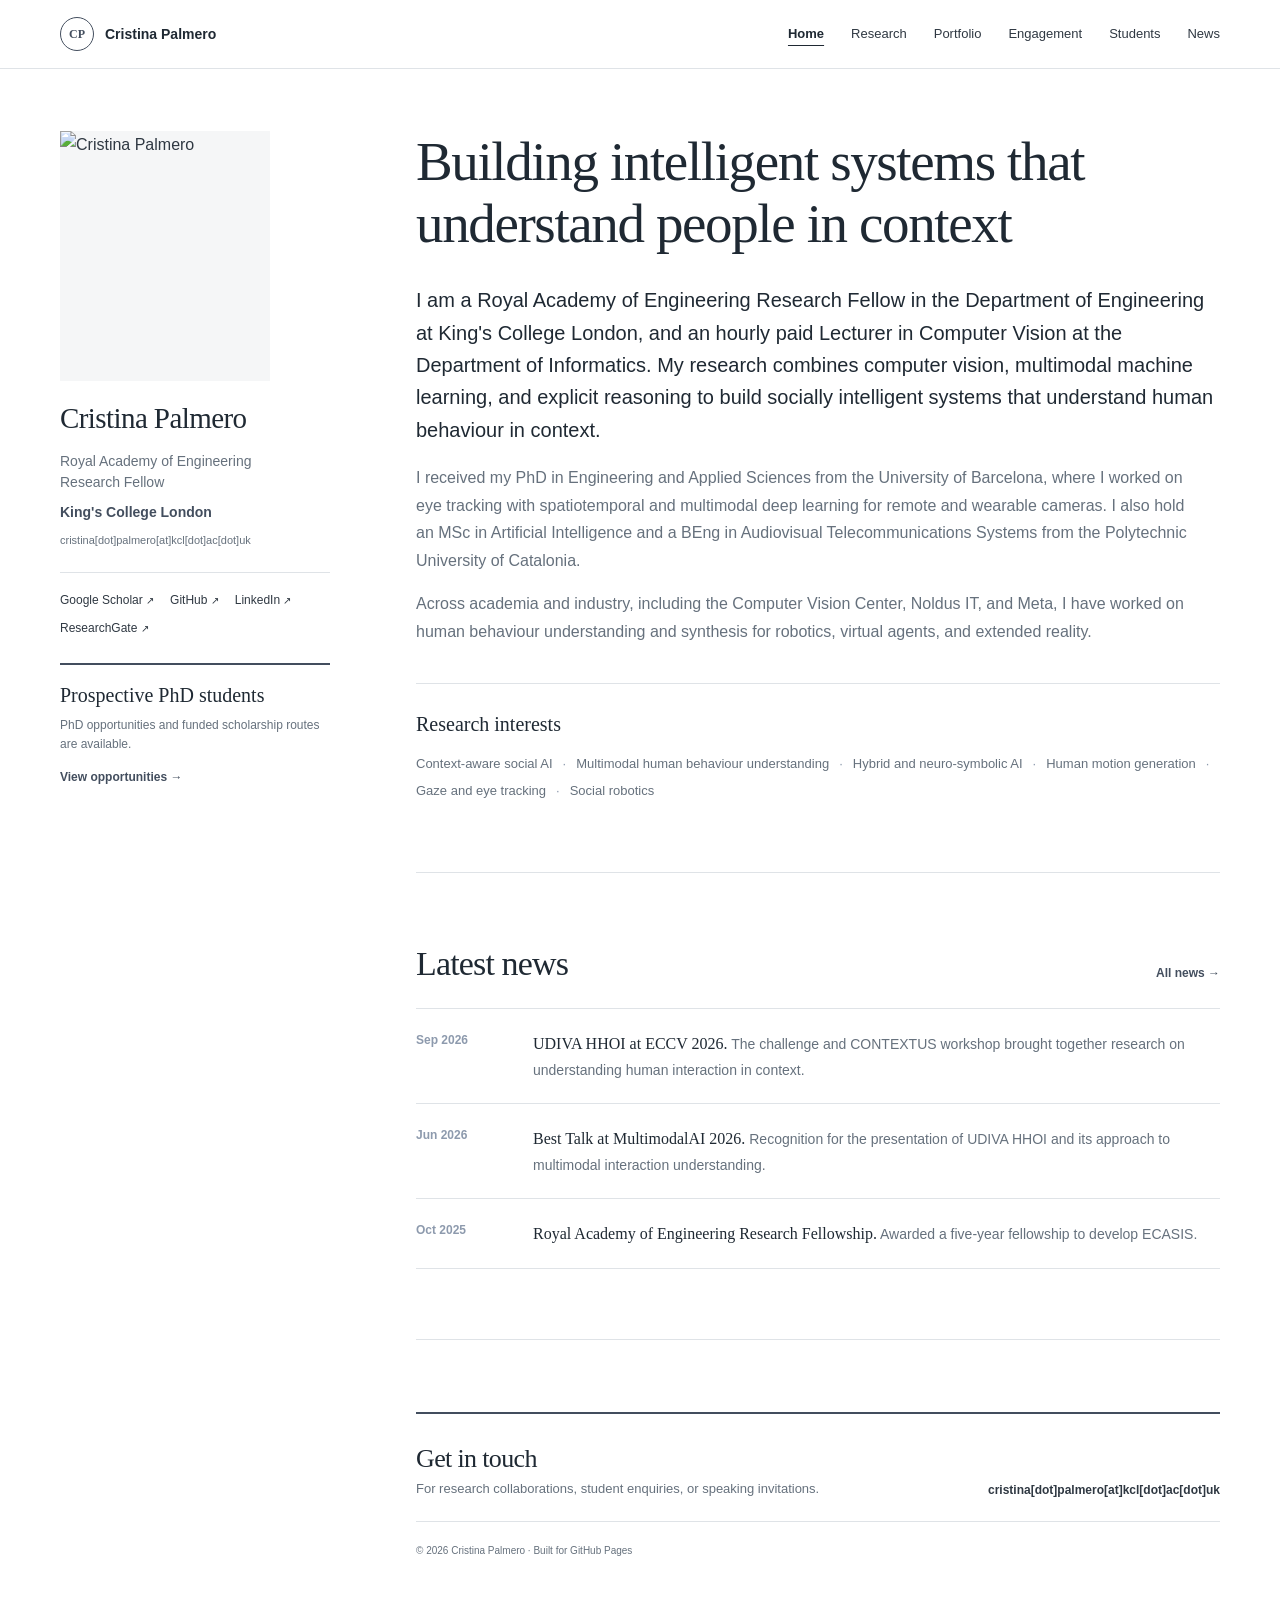
==== index.html @ 8f26aafa "Redesign website Co-authored-by: Copilot <223556219+Copilot@users.noreply.github.com>" ====
<!doctype html>
<html lang="en">
<head>
  <meta charset="utf-8"><meta name="viewport" content="width=device-width, initial-scale=1"><meta name="theme-color" content="#434e5e">
  <meta name="description" content="Cristina Palmero is a Royal Academy of Engineering Research Fellow at King's College London researching socially intelligent AI.">
  <meta property="og:type" content="website"><meta property="og:title" content="Cristina Palmero | Researcher in Social AI"><meta property="og:description" content="Research in social AI, multimodal human behaviour, and human motion synthesis.">
  <meta property="og:image" content="https://www.kcl.ac.uk/newimages/nmes/engineering/people-profiles/cristina-palmero-cantarino.xf5aa0f05.jpg?f=webp"><meta property="og:url" content="https://crisie.github.io/">
  <link rel="canonical" href="https://crisie.github.io/"><link rel="icon" href="assets/images/favicon.svg" type="image/svg+xml"><link rel="stylesheet" href="assets/css/site.css"><script src="assets/js/site.js" defer></script>
  <title>Cristina Palmero | Researcher in Social AI</title>
</head>
<body>
  <a class="skip-link" href="#main">Skip to main content</a>
<header class="site-header" data-header><div class="nav-shell"><a class="wordmark" href="index.html"><span class="wordmark-mark" aria-hidden="true">CP</span><span class="wordmark-name">Cristina Palmero</span></a><button class="menu-toggle" type="button" aria-expanded="false" aria-controls="site-nav"><span class="sr-only">Open navigation</span><span></span><span></span></button><nav class="site-nav" id="site-nav" aria-label="Primary navigation"><a href="index.html" aria-current="page">Home</a><a href="research.html">Research</a><a href="projects.html">Portfolio</a><a href="engagement.html">Engagement</a><a href="students.html">Students</a><a href="news.html">News</a></nav></div></header>
  <main class="page-shell" id="main">
    <aside class="profile" aria-label="Researcher profile"><div class="profile-card"><img class="profile-photo" src="https://www.kcl.ac.uk/newimages/nmes/engineering/people-profiles/cristina-palmero-cantarino.xf5aa0f05.jpg?f=webp" alt="Cristina Palmero" width="560" height="660" referrerpolicy="no-referrer"><div class="profile-copy"><h1>Cristina Palmero</h1><p class="profile-role">Royal Academy of Engineering<br>Research Fellow</p><a class="profile-institution" href="https://www.kcl.ac.uk/engineering">King's College London</a><span class="profile-email">cristina[dot]palmero[at]kcl[dot]ac[dot]uk</span></div><div class="profile-links"><a href="https://scholar.google.co.uk/citations?user=V0c9xx0AAAAJ&amp;hl=en">Google Scholar <span>↗</span></a><a href="https://github.com/crisie">GitHub <span>↗</span></a><a href="https://www.linkedin.com/in/cpalmerocantarino/">LinkedIn <span>↗</span></a><a href="https://www.researchgate.net/profile/Cristina-Palmero">ResearchGate <span>↗</span></a></div><div class="sidebar-opportunity"><h2>Prospective PhD students</h2><p>PhD opportunities and funded scholarship routes are available.</p><a href="students.html">View opportunities →</a></div></div></aside>
    <div class="content">
      <section class="content-section intro"><h2>Building intelligent systems that understand people in context</h2><p class="intro-lead">I am a Royal Academy of Engineering Research Fellow in the Department of Engineering at King's College London, and an hourly paid Lecturer in Computer Vision at the Department of Informatics. My research combines computer vision, multimodal machine learning, and explicit reasoning to build socially intelligent systems that understand human behaviour in context.</p><p>I received my PhD in Engineering and Applied Sciences from the University of Barcelona, where I worked on eye tracking with spatiotemporal and multimodal deep learning for remote and wearable cameras. I also hold an MSc in Artificial Intelligence and a BEng in Audiovisual Telecommunications Systems from the Polytechnic University of Catalonia.</p><p>Across academia and industry, including the Computer Vision Center, Noldus IT, and Meta, I have worked on human behaviour understanding and synthesis for robotics, virtual agents, and extended reality.</p><div class="interest-list"><h3>Research interests</h3><ul><li>Context-aware social AI</li><li>Multimodal human behaviour understanding</li><li>Hybrid and neuro-symbolic AI</li><li>Human motion generation</li><li>Gaze and eye tracking</li><li>Social robotics</li></ul></div></section>
<!--<section class="content-section home-section"><h2>Research, resources, and opportunities</h2><div class="home-index"><a href="research.html"><span class="number">01</span><h3>Research</h3><p>My research programme and the ECASIS fellowship.</p><b aria-hidden="true">→</b></a><a href="projects.html"><span class="number">02</span><h3>Portfolio</h3><p>Research strands, datasets, code, and selected work.</p><b aria-hidden="true">→</b></a><a href="engagement.html"><span class="number">03</span><h3>Engagement and talks</h3><p>Public events, invited talks, and research presentations.</p><b aria-hidden="true">→</b></a><a href="students.html"><span class="number">04</span><h3>Prospective students</h3><p>PhD themes, current funding routes, and enquiry guidance.</p><b aria-hidden="true">→</b></a></div></section>-->
      <section class="content-section home-section"><div class="title-with-link"><h2>Latest news</h2><a class="small-button" href="news.html">All news →</a></div><ol class="news-list compact-news"><li><time datetime="2026-09">Sep 2026</time><p><strong>UDIVA HHOI at ECCV 2026.</strong> The challenge and CONTEXTUS workshop brought together research on understanding human interaction in context.</p></li><li><time datetime="2026-06">Jun 2026</time><p><strong>Best Talk at MultimodalAI 2026.</strong> Recognition for the presentation of UDIVA HHOI and its approach to multimodal interaction understanding.</p></li><li><time datetime="2025-10">Oct 2025</time><p><strong>Royal Academy of Engineering Research Fellowship.</strong> Awarded a five-year fellowship to develop ECASIS.</p></li></ol></section>
      <footer class="content-footer"><div><h2>Get in touch</h2><p>For research collaborations, student enquiries, or speaking invitations.</p></div><span class="footer-contact">cristina[dot]palmero[at]kcl[dot]ac[dot]uk</span><p class="copyright">© <span data-year>2026</span> Cristina Palmero · Built for GitHub Pages</p></footer>
    </div>
  </main>
</body>
</html>
---- assets/css/site.css ----
:root {
  --ink: #2f3842;
  --heading: #1f2933;
  --muted: #66717d;
  --accent: #434e5e;
  --accent-light: #8d9aad;
  --paper: #fff;
  --soft: #f5f6f7;
  --line: #dfe3e7;
  --shell: min(1160px, calc(100% - 52px));
  --serif: Georgia, "Times New Roman", serif;
  --sans: Inter, ui-sans-serif, -apple-system, BlinkMacSystemFont, "Segoe UI", Arial, sans-serif;
}

* { box-sizing: border-box; }
html { scroll-behavior: smooth; scroll-padding-top: 84px; }
body { margin: 0; background: var(--paper); color: var(--ink); font-family: var(--sans); font-size: 16px; line-height: 1.72; -webkit-font-smoothing: antialiased; }
a { color: var(--accent); text-underline-offset: 3px; }
img { display: block; max-width: 100%; }
button { font: inherit; }
:focus-visible { outline: 3px solid var(--accent-light); outline-offset: 3px; }
.sr-only { position: absolute; width: 1px; height: 1px; padding: 0; margin: -1px; overflow: hidden; clip: rect(0,0,0,0); white-space: nowrap; border: 0; }
.skip-link { position: fixed; top: 8px; left: 8px; z-index: 1000; padding: 9px 13px; background: var(--heading); color: white; transform: translateY(-150%); }
.skip-link:focus { transform: none; }

.site-header { position: sticky; top: 0; z-index: 100; background: rgba(255,255,255,.96); border-bottom: 1px solid var(--line); backdrop-filter: blur(10px); }
.nav-shell { width: var(--shell); min-height: 68px; margin-inline: auto; display: flex; align-items: center; justify-content: space-between; gap: 30px; }
.wordmark { display: flex; align-items: center; gap: 11px; color: var(--heading); font-size: 14px; font-weight: 650; text-decoration: none; }
.wordmark-mark { display: grid; place-items: center; width: 34px; height: 34px; border: 1px solid var(--accent); border-radius: 50%; color: var(--accent); font-family: var(--serif); font-size: 12px; }
.site-nav { display: flex; gap: 27px; }
.site-nav a { color: var(--ink); font-size: 13px; text-decoration: none; }
.site-nav a:hover { color: var(--accent); }
.site-nav a[aria-current="page"] { color: var(--heading); font-weight: 700; text-decoration: underline; text-decoration-thickness: 1px; text-underline-offset: 7px; }
.menu-toggle { display: none; }

.page-shell { width: var(--shell); margin: 0 auto; padding-top: 62px; display: grid; grid-template-columns: 270px minmax(0, 1fr); gap: 86px; align-items: start; }
.profile-card { position: sticky; top: 104px; }
.profile-photo { width: 210px; height: 250px; object-fit: cover; object-position: center 24%; background: var(--soft); }
.profile-copy { padding-top: 22px; }
.profile h1 { margin: 0; color: var(--heading); font-family: var(--serif); font-size: 29px; font-weight: 400; line-height: 1.08; letter-spacing: -.02em; }
.profile-role { margin: 17px 0 7px; color: var(--muted); font-size: 14px; line-height: 1.48; }
.profile-institution { display: block; width: fit-content; font-size: 14px; font-weight: 650; text-decoration: none; }
.profile-email { display: block; width: fit-content; margin-top: 7px; color: var(--muted); font-size: 11px; text-decoration: none; }
.profile-links { display: flex; flex-wrap: wrap; gap: 8px 16px; margin-top: 22px; padding-top: 17px; border-top: 1px solid var(--line); }
.profile-links a { color: var(--ink); font-size: 12px; text-decoration: none; }
.profile-links a:hover { color: var(--accent); text-decoration: underline; }
.profile-links span { font-size: 10px; }

.content { min-width: 0; }
.content-section { padding-bottom: 70px; margin-bottom: 72px; border-bottom: 1px solid var(--line); }
.page-heading { padding: 2px 0 54px; margin-bottom: 65px; border-bottom: 1px solid var(--line); }
.content h2, .page-heading h2 { margin: 0; color: var(--heading); font-family: var(--serif); font-size: clamp(36px, 4.5vw, 55px); font-weight: 400; line-height: 1.12; letter-spacing: -.025em; }
.page-heading > p:not(.page-actions) { max-width: 760px; margin: 24px 0 0; color: var(--muted); font-size: 18px; }
.intro h2 { max-width: 790px; }
.intro-lead { max-width: 800px; margin: 30px 0 18px; color: var(--heading); font-size: 20px; line-height: 1.62; }
.intro > p:not(.intro-lead) { max-width: 790px; color: var(--muted); }
.sidebar-opportunity { margin-top: 24px; padding-top: 18px; border-top: 2px solid var(--accent); }
.sidebar-opportunity h2 { margin: 0 0 8px; color: var(--heading); font-family: var(--serif); font-size: 20px; font-weight: 400; line-height: 1.25; }
.sidebar-opportunity p { margin: 0 0 9px; color: var(--muted); font-size: 12px; line-height: 1.55; }
.sidebar-opportunity a { font-size: 12px; font-weight: 650; text-decoration: none; }
.sidebar-opportunity a:hover { text-decoration: underline; }
.section-title { margin-bottom: 31px; }
.section-title h2, .home-section h2 { font-size: 34px; }
.section-intro { max-width: 720px; margin: 12px 0 0; color: var(--muted); }
.inline-link { display: inline-block; margin-top: 10px; font-size: 13px; font-weight: 650; text-decoration: none; }
.inline-link:hover { text-decoration: underline; }

.interest-list { margin: 38px 0 0; padding: 23px 0 0; border-top: 1px solid var(--line); }
.interest-list h3 { margin: 0 0 11px; color: var(--heading); font-family: var(--serif); font-size: 20px; font-weight: 400; }
.interest-list ul { margin: 0; padding: 0; display: flex; flex-wrap: wrap; gap: 5px 0; list-style: none; color: var(--muted); font-size: 13px; }
.interest-list li:not(:last-child)::after { content: "·"; margin: 0 10px; color: var(--accent-light); }

.home-index { margin-top: 25px; border-top: 1px solid var(--line); }
.home-index a { display: grid; grid-template-columns: 34px 190px 1fr auto; gap: 17px; align-items: baseline; padding: 18px 0; border-bottom: 1px solid var(--line); color: var(--ink); text-decoration: none; }
.home-index .number { color: var(--accent-light); font-size: 11px; }
.home-index h3 { margin: 0; color: var(--heading); font-family: var(--serif); font-size: 21px; font-weight: 400; }
.home-index p { margin: 0; color: var(--muted); font-size: 13px; }
.home-index b { color: var(--accent); font-size: 16px; font-weight: 400; transition: transform .2s; }
.home-index a:hover h3 { text-decoration: underline; text-underline-offset: 4px; }
.home-index a:hover b { transform: translateX(4px); }

.theme-grid { display: grid; grid-template-columns: repeat(3, 1fr); border-top: 1px solid var(--line); border-bottom: 1px solid var(--line); }
.theme-grid article { padding: 27px 27px 30px 0; }
.theme-grid article + article { padding-left: 27px; border-left: 1px solid var(--line); }
.theme-grid article > span { color: var(--accent-light); font-size: 11px; }
.theme-grid h3 { margin: 12px 0 10px; color: var(--heading); font-family: var(--serif); font-size: 25px; font-weight: 400; }
.theme-grid p { margin: 0 0 17px; color: var(--muted); font-size: 13px; }
.theme-grid ul { margin: 0; padding: 14px 0 0; border-top: 1px solid var(--line); list-style: none; color: var(--muted); font-size: 12px; }
.theme-grid li { margin: 4px 0; }

.featured-research { padding: 30px 0 0; border-top: 3px solid var(--accent); }
.featured-topline { display: flex; justify-content: space-between; flex-wrap: wrap; gap: 10px; color: var(--muted); font-size: 11px; }
.featured-research h3 { max-width: 720px; margin: 24px 0 17px; color: var(--heading); font-family: var(--serif); font-size: 30px; font-weight: 400; line-height: 1.28; }
.featured-research > p { max-width: 760px; color: var(--muted); }
.research-pillars { display: flex; flex-wrap: wrap; gap: 8px 22px; margin: 23px 0; color: var(--heading); font-size: 13px; }
.research-pillars b { margin-right: 5px; color: var(--accent-light); font-size: 10px; }
.partners { padding-top: 18px; border-top: 1px solid var(--line); font-size: 12px; }
.partners strong { color: var(--heading); }

.project-list { border-top: 1px solid var(--line); }
.project-item { display: grid; grid-template-columns: minmax(240px, 38%) 1fr; gap: 46px; align-items: center; padding: 46px 0; border-bottom: 1px solid var(--line); }
.project-item:nth-child(even) .project-visual { order: 2; }
.project-visual { margin: 0; }
.project-image-placeholder { display: grid; place-items: center; width: 100%; aspect-ratio: 16 / 9; border: 1px solid var(--line); background: var(--soft); color: var(--accent-light); font-size: 11px; letter-spacing: .04em; }
.project-image { width: 100%; aspect-ratio: 16 / 9; object-fit: cover; background: var(--soft); }
.project-image.contain { object-fit: contain; padding: 18px; }
.project-item figcaption, .engagement-feature figcaption { margin-top: 9px; color: var(--muted); font-size: 10px; line-height: 1.45; }
.project-image.dark-image { background: #050505; }
.project-image.sermas-figure { object-position: center 40%; }
.project-item h3 { margin: 0 0 16px; color: var(--heading); font-family: var(--serif); font-size: 28px; font-weight: 400; line-height: 1.2; }
.project-item p { margin: 0; color: var(--muted); font-size: 14px; line-height: 1.75; }
.project-item .item-links { display: flex; flex-wrap: wrap; gap: 11px 22px; margin-top: 21px; padding-top: 17px; border-top: 1px solid var(--line); }
.item-links a { font-size: 12px; font-weight: 650; line-height: 1.5; text-decoration: none; }
.item-links a:hover { text-decoration: underline; }

.engagement-feature { display: grid; grid-template-columns: minmax(280px, 48%) 1fr; gap: 42px; align-items: center; }
.engagement-feature.reverse figure { order: 2; }
.engagement-feature figure { margin: 0; }
.engagement-feature img { width: 100%; aspect-ratio: 4 / 3; object-fit: cover; }
.engagement-feature h3 { margin: 0 0 13px; color: var(--heading); font-family: var(--serif); font-size: 28px; font-weight: 400; line-height: 1.25; }
.engagement-feature p { color: var(--muted); font-size: 14px; }

.title-with-link { display: flex; align-items: end; justify-content: space-between; gap: 25px; }
.small-button { color: var(--accent); font-size: 12px; font-weight: 650; text-decoration: none; white-space: nowrap; }
.small-button:hover { text-decoration: underline; }
.page-actions { display: flex; flex-wrap: wrap; gap: 18px; margin: 24px 0 0; }
.publication-list { border-top: 1px solid var(--line); }
.publication-list article { display: grid; grid-template-columns: 54px 1fr 24px; gap: 18px; padding: 25px 0; border-bottom: 1px solid var(--line); }
.publication-list time { color: var(--accent-light); font-size: 12px; font-weight: 650; }
.publication-list .venue { margin: 0 0 4px; color: var(--muted); font-size: 11px; }
.publication-list h3 { margin: 0 0 7px; color: var(--heading); font-family: var(--serif); font-size: 20px; font-weight: 400; line-height: 1.4; }
.publication-list article div > p:last-child { margin: 0; color: var(--muted); font-size: 12px; }
.publication-list article > a { align-self: center; color: var(--accent); text-decoration: none; }

.news-list { margin: 0; padding: 0; border-top: 1px solid var(--line); list-style: none; }
.news-list li { display: grid; grid-template-columns: 94px 1fr; gap: 23px; padding: 21px 0; border-bottom: 1px solid var(--line); }
.news-list time { color: var(--accent-light); font-size: 12px; font-weight: 650; }
.news-list p { margin: 0; color: var(--muted); font-size: 14px; }
.news-list strong { color: var(--heading); font-family: var(--serif); font-size: 16px; font-weight: 400; }
.news-list a { font-weight: 650; text-decoration: none; }
.news-list a:hover { text-decoration: underline; }
.compact-news { margin-top: 25px; }

.student-intro { max-width: 760px; }
.student-intro h3, .scholarship-call h3 { margin: 0 0 14px; color: var(--heading); font-family: var(--serif); font-size: 28px; font-weight: 400; line-height: 1.25; }
.student-intro p, .scholarship-call p { color: var(--muted); }
.enquiry-list { margin: 19px 0 0; padding-left: 19px; color: var(--muted); font-size: 14px; }
.scholarship-call { margin-top: 42px; padding: 26px 0; border-top: 3px solid var(--accent); border-bottom: 1px solid var(--line); }
.scholarship-meta { display: flex; flex-wrap: wrap; gap: 7px 21px; margin-bottom: 15px; color: var(--accent); font-size: 12px; font-weight: 650; }
.student-theme-list { border-top: 1px solid var(--line); }
.student-theme-list article { display: grid; grid-template-columns: 230px 1fr; gap: 28px; padding: 19px 0; border-bottom: 1px solid var(--line); }
.student-theme-list h3 { margin: 0; color: var(--heading); font-family: var(--serif); font-size: 19px; font-weight: 400; }
.student-theme-list p { margin: 0; color: var(--muted); font-size: 13px; }

.content-footer { margin-bottom: 54px; padding-top: 30px; display: grid; grid-template-columns: 1fr auto; gap: 20px 32px; align-items: end; border-top: 2px solid var(--accent); }
.content-footer h2 { margin: 0 0 5px; font-size: 26px; }
.content-footer p { margin: 0; color: var(--muted); font-size: 13px; }
.content-footer > a, .content-footer > .footer-contact { font-size: 12px; font-weight: 650; text-decoration: none; }
.content-footer > a:hover { text-decoration: underline; }
.content-footer .copyright { grid-column: 1/-1; padding-top: 20px; border-top: 1px solid var(--line); font-size: 10px; }

@media (max-width: 980px) {
  :root { --shell: min(100% - 36px, 860px); }
  .page-shell { grid-template-columns: 225px 1fr; gap: 48px; }
  .profile-photo { width: 190px; height: 228px; }
  .theme-grid { grid-template-columns: 1fr; }
  .theme-grid article, .theme-grid article + article { padding: 23px 0; border-left: 0; border-top: 1px solid var(--line); }
  .theme-grid article:first-child { border-top: 0; }
  .home-index a { grid-template-columns: 28px 160px 1fr auto; }
}

@media (max-width: 760px) {
  :root { --shell: calc(100% - 30px); }
  .nav-shell { min-height: 64px; }
  .wordmark-name { display: none; }
  .menu-toggle { position: relative; z-index: 102; display: grid; place-content: center; width: 40px; height: 40px; padding: 0; border: 1px solid var(--line); border-radius: 50%; background: white; }
  .menu-toggle span:not(.sr-only) { display: block; width: 17px; height: 2px; margin: 2px; background: var(--heading); }
  .site-nav { position: fixed; inset: 64px 0 auto; display: none; flex-direction: column; gap: 0; padding: 12px 15px; background: white; border-bottom: 1px solid var(--line); }
  .site-nav.open { display: flex; }
  .site-nav a { padding: 10px; }
  .page-shell { padding-top: 34px; grid-template-columns: 1fr; gap: 50px; }
  .profile-card { position: static; display: grid; grid-template-columns: 124px 1fr; gap: 18px; }
  .profile-photo { width: 124px; height: 150px; }
  .profile-copy { padding-top: 3px; }
  .profile h1 { font-size: 24px; }
  .profile-role { margin-top: 10px; font-size: 12px; }
  .profile-links { grid-column: 1/-1; margin-top: 0; }
  .sidebar-opportunity { grid-column: 1/-1; margin-top: 0; }
  .content-section { padding-bottom: 56px; margin-bottom: 57px; }
  .page-heading { margin-bottom: 57px; }
  .home-index a { grid-template-columns: 28px 1fr auto; gap: 12px; }
  .home-index p { grid-column: 2 / -1; }
  .project-item { grid-template-columns: 1fr; gap: 22px; }
  .project-item:nth-child(even) .project-visual { order: 0; }
  .engagement-feature { grid-template-columns: 1fr; gap: 22px; }
  .engagement-feature.reverse figure { order: 0; }
}

@media (max-width: 500px) {
  .profile-card { grid-template-columns: 95px 1fr; }
  .profile-photo { width: 95px; height: 120px; }
  .profile h1 { font-size: 21px; }
  .profile-email { word-break: break-all; }
  .profile-institution { font-size: 12px; }
  .interest-list ul { display: block; }
  .interest-list li:not(:last-child)::after { content: ""; margin: 0; }
  .interest-list li { margin: 4px 0; }
  .home-index a { grid-template-columns: 24px 1fr auto; }
  .news-list li, .publication-list article, .student-theme-list article { grid-template-columns: 1fr; gap: 7px; }
  .content-footer { grid-template-columns: 1fr; }
  .content-footer .copyright { grid-column: 1; }
}

@media (prefers-reduced-motion: reduce) { html { scroll-behavior: auto; } *,*::before,*::after { transition: none !important; } }
@media print { .site-header { display: none; } .profile-card { position: static; } .page-shell { padding-top: 20px; } }
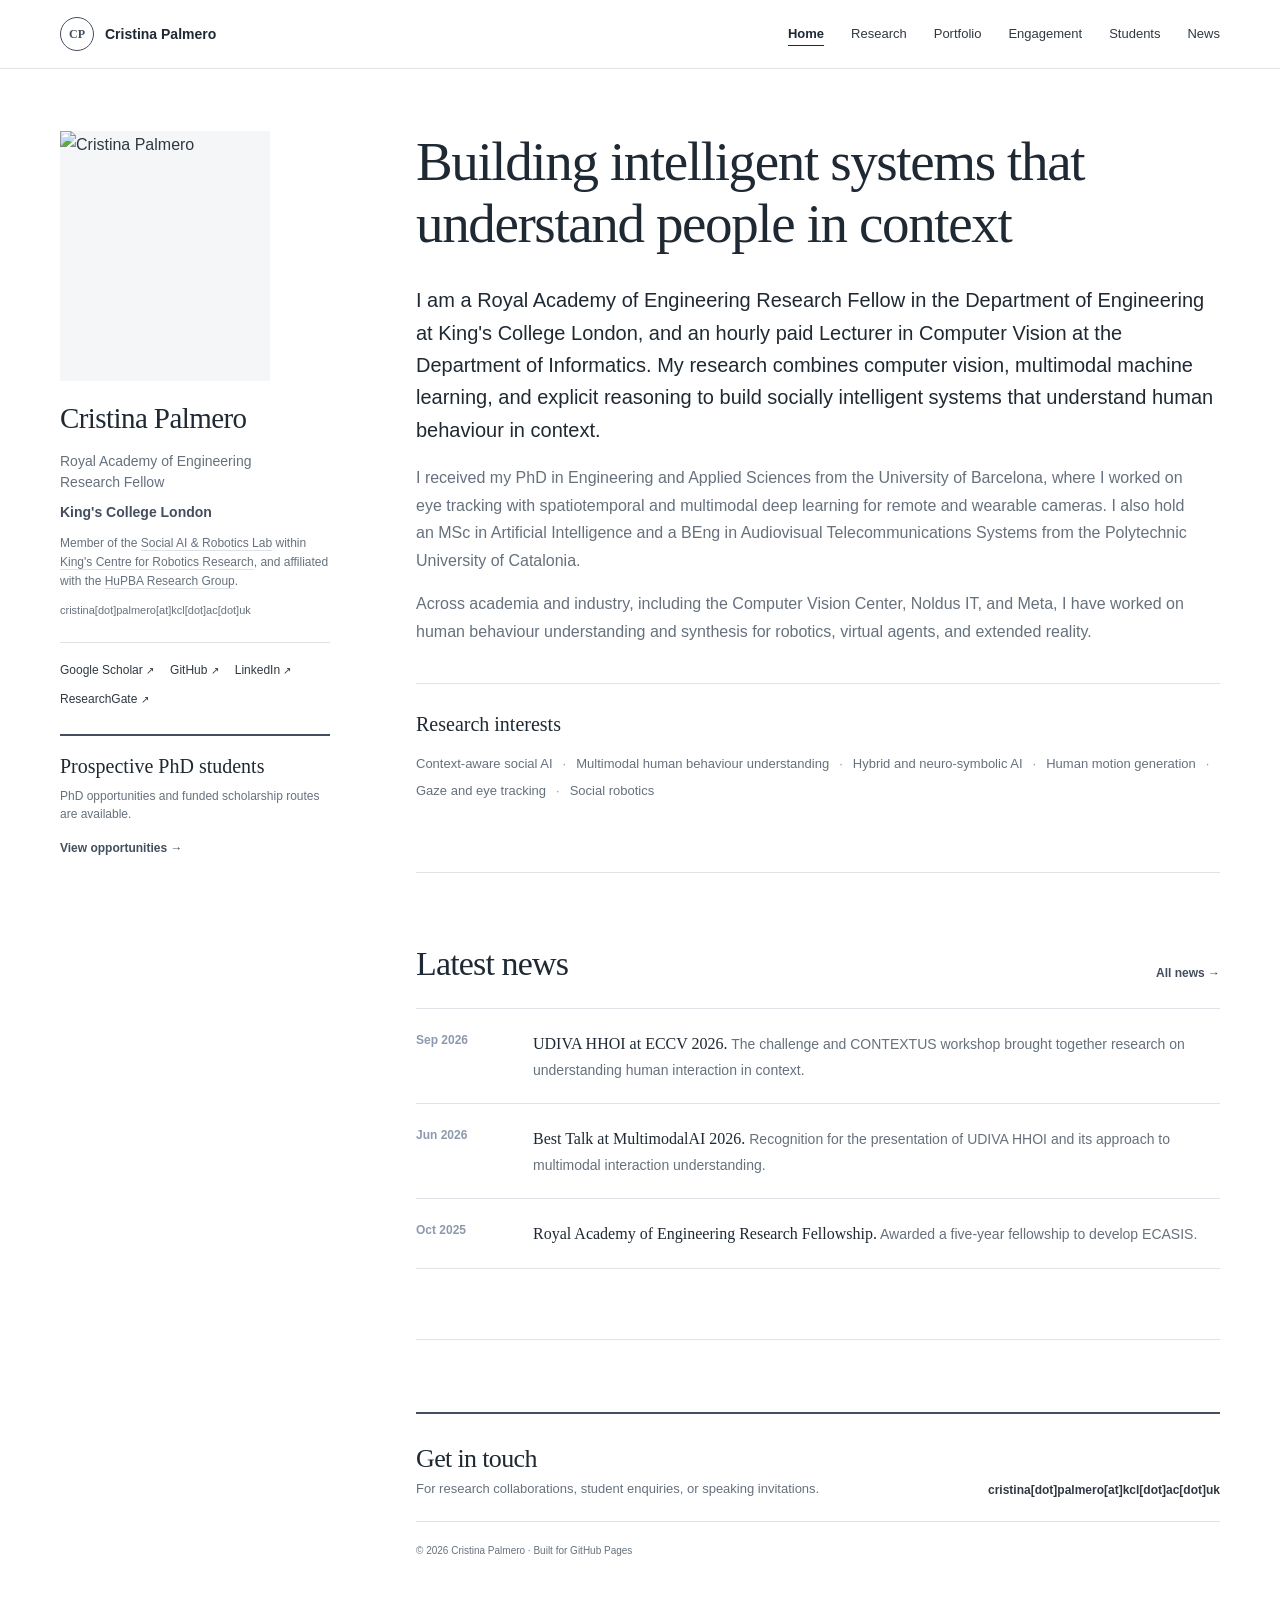
==== commit 8f4c647d: "Refine portfolio layout and affiliations" ====
--- a/index.html
+++ b/index.html
@@ -12,7 +12,7 @@
   <a class="skip-link" href="#main">Skip to main content</a>
 <header class="site-header" data-header><div class="nav-shell"><a class="wordmark" href="index.html"><span class="wordmark-mark" aria-hidden="true">CP</span><span class="wordmark-name">Cristina Palmero</span></a><button class="menu-toggle" type="button" aria-expanded="false" aria-controls="site-nav"><span class="sr-only">Open navigation</span><span></span><span></span></button><nav class="site-nav" id="site-nav" aria-label="Primary navigation"><a href="index.html" aria-current="page">Home</a><a href="research.html">Research</a><a href="projects.html">Portfolio</a><a href="engagement.html">Engagement</a><a href="students.html">Students</a><a href="news.html">News</a></nav></div></header>
   <main class="page-shell" id="main">
-    <aside class="profile" aria-label="Researcher profile"><div class="profile-card"><img class="profile-photo" src="https://www.kcl.ac.uk/newimages/nmes/engineering/people-profiles/cristina-palmero-cantarino.xf5aa0f05.jpg?f=webp" alt="Cristina Palmero" width="560" height="660" referrerpolicy="no-referrer"><div class="profile-copy"><h1>Cristina Palmero</h1><p class="profile-role">Royal Academy of Engineering<br>Research Fellow</p><a class="profile-institution" href="https://www.kcl.ac.uk/engineering">King's College London</a><span class="profile-email">cristina[dot]palmero[at]kcl[dot]ac[dot]uk</span></div><div class="profile-links"><a href="https://scholar.google.co.uk/citations?user=V0c9xx0AAAAJ&amp;hl=en">Google Scholar <span>↗</span></a><a href="https://github.com/crisie">GitHub <span>↗</span></a><a href="https://www.linkedin.com/in/cpalmerocantarino/">LinkedIn <span>↗</span></a><a href="https://www.researchgate.net/profile/Cristina-Palmero">ResearchGate <span>↗</span></a></div><div class="sidebar-opportunity"><h2>Prospective PhD students</h2><p>PhD opportunities and funded scholarship routes are available.</p><a href="students.html">View opportunities →</a></div></div></aside>
+<aside class="profile" aria-label="Researcher profile"><div class="profile-card"><img class="profile-photo" src="https://www.kcl.ac.uk/newimages/nmes/engineering/people-profiles/cristina-palmero-cantarino.xf5aa0f05.jpg?f=webp" alt="Cristina Palmero" width="560" height="660" referrerpolicy="no-referrer"><div class="profile-copy"><h1>Cristina Palmero</h1><p class="profile-role">Royal Academy of Engineering<br>Research Fellow</p><a class="profile-institution" href="https://www.kcl.ac.uk/engineering">King's College London</a><span class="profile-affiliations">Member of the <a href="https://sairlab.github.io/">Social AI &amp; Robotics Lab</a> within <a href="https://www.kcl.ac.uk/research/core">King's Centre for Robotics Research</a>, and affiliated with the <a href="https://sergioescalera.com/students/">HuPBA Research Group</a>.</span><span class="profile-email">cristina[dot]palmero[at]kcl[dot]ac[dot]uk</span></div><div class="profile-links"><a href="https://scholar.google.co.uk/citations?user=V0c9xx0AAAAJ&amp;hl=en">Google Scholar <span>↗</span></a><a href="https://github.com/crisie">GitHub <span>↗</span></a><a href="https://www.linkedin.com/in/cpalmerocantarino/">LinkedIn <span>↗</span></a><a href="https://www.researchgate.net/profile/Cristina-Palmero">ResearchGate <span>↗</span></a></div><div class="sidebar-opportunity"><h2>Prospective PhD students</h2><p>PhD opportunities and funded scholarship routes are available.</p><a href="students.html">View opportunities →</a></div></div></aside>
     <div class="content">
       <section class="content-section intro"><h2>Building intelligent systems that understand people in context</h2><p class="intro-lead">I am a Royal Academy of Engineering Research Fellow in the Department of Engineering at King's College London, and an hourly paid Lecturer in Computer Vision at the Department of Informatics. My research combines computer vision, multimodal machine learning, and explicit reasoning to build socially intelligent systems that understand human behaviour in context.</p><p>I received my PhD in Engineering and Applied Sciences from the University of Barcelona, where I worked on eye tracking with spatiotemporal and multimodal deep learning for remote and wearable cameras. I also hold an MSc in Artificial Intelligence and a BEng in Audiovisual Telecommunications Systems from the Polytechnic University of Catalonia.</p><p>Across academia and industry, including the Computer Vision Center, Noldus IT, and Meta, I have worked on human behaviour understanding and synthesis for robotics, virtual agents, and extended reality.</p><div class="interest-list"><h3>Research interests</h3><ul><li>Context-aware social AI</li><li>Multimodal human behaviour understanding</li><li>Hybrid and neuro-symbolic AI</li><li>Human motion generation</li><li>Gaze and eye tracking</li><li>Social robotics</li></ul></div></section>
 <!--<section class="content-section home-section"><h2>Research, resources, and opportunities</h2><div class="home-index"><a href="research.html"><span class="number">01</span><h3>Research</h3><p>My research programme and the ECASIS fellowship.</p><b aria-hidden="true">→</b></a><a href="projects.html"><span class="number">02</span><h3>Portfolio</h3><p>Research strands, datasets, code, and selected work.</p><b aria-hidden="true">→</b></a><a href="engagement.html"><span class="number">03</span><h3>Engagement and talks</h3><p>Public events, invited talks, and research presentations.</p><b aria-hidden="true">→</b></a><a href="students.html"><span class="number">04</span><h3>Prospective students</h3><p>PhD themes, current funding routes, and enquiry guidance.</p><b aria-hidden="true">→</b></a></div></section>-->
--- a/assets/css/site.css
+++ b/assets/css/site.css
@@ -40,7 +40,10 @@
 .profile h1 { margin: 0; color: var(--heading); font-family: var(--serif); font-size: 29px; font-weight: 400; line-height: 1.08; letter-spacing: -.02em; }
 .profile-role { margin: 17px 0 7px; color: var(--muted); font-size: 14px; line-height: 1.48; }
 .profile-institution { display: block; width: fit-content; font-size: 14px; font-weight: 650; text-decoration: none; }
-.profile-email { display: block; width: fit-content; margin-top: 7px; color: var(--muted); font-size: 11px; text-decoration: none; }
+.profile-affiliations { display: block; margin-top: 10px; color: var(--muted); font-size: 12px; line-height: 1.6; }
+.profile-affiliations a { color: inherit; text-decoration-color: var(--line); }
+.profile-affiliations a:hover { color: var(--accent); text-decoration-color: currentColor; }
+.profile-email { display: block; width: fit-content; margin-top: 10px; color: var(--muted); font-size: 11px; text-decoration: none; }
 .profile-links { display: flex; flex-wrap: wrap; gap: 8px 16px; margin-top: 22px; padding-top: 17px; border-top: 1px solid var(--line); }
 .profile-links a { color: var(--ink); font-size: 12px; text-decoration: none; }
 .profile-links a:hover { color: var(--accent); text-decoration: underline; }
@@ -98,16 +101,16 @@
 .partners strong { color: var(--heading); }
 
 .project-list { border-top: 1px solid var(--line); }
-.project-item { display: grid; grid-template-columns: minmax(240px, 38%) 1fr; gap: 46px; align-items: center; padding: 46px 0; border-bottom: 1px solid var(--line); }
-.project-item:nth-child(even) .project-visual { order: 2; }
-.project-visual { margin: 0; }
+.project-item { display: grid; grid-template-columns: minmax(240px, 38%) 1fr; column-gap: 46px; row-gap: 22px; align-items: center; padding: 46px 0; border-bottom: 1px solid var(--line); }
+.project-item h3 { grid-column: 1 / -1; grid-row: 1; }
+.project-visual { grid-column: 1; grid-row: 2; margin: 0; overflow: hidden; }
+.project-copy { grid-column: 2; grid-row: 2; }
+.project-item:nth-child(even) .project-visual { grid-column: 2; }
+.project-item:nth-child(even) .project-copy { grid-column: 1; }
 .project-image-placeholder { display: grid; place-items: center; width: 100%; aspect-ratio: 16 / 9; border: 1px solid var(--line); background: var(--soft); color: var(--accent-light); font-size: 11px; letter-spacing: .04em; }
-.project-image { width: 100%; aspect-ratio: 16 / 9; object-fit: cover; background: var(--soft); }
-.project-image.contain { object-fit: contain; padding: 18px; }
+.project-image { display: block; width: 100%; height: auto; }
 .project-item figcaption, .engagement-feature figcaption { margin-top: 9px; color: var(--muted); font-size: 10px; line-height: 1.45; }
-.project-image.dark-image { background: #050505; }
-.project-image.sermas-figure { object-position: center 40%; }
-.project-item h3 { margin: 0 0 16px; color: var(--heading); font-family: var(--serif); font-size: 28px; font-weight: 400; line-height: 1.2; }
+.project-item h3 { margin: 0; color: var(--heading); font-family: var(--serif); font-size: 28px; font-weight: 400; line-height: 1.2; }
 .project-item p { margin: 0; color: var(--muted); font-size: 14px; line-height: 1.75; }
 .project-item .item-links { display: flex; flex-wrap: wrap; gap: 11px 22px; margin-top: 21px; padding-top: 17px; border-top: 1px solid var(--line); }
 .item-links a { font-size: 12px; font-weight: 650; line-height: 1.5; text-decoration: none; }
@@ -191,7 +194,12 @@
   .home-index a { grid-template-columns: 28px 1fr auto; gap: 12px; }
   .home-index p { grid-column: 2 / -1; }
   .project-item { grid-template-columns: 1fr; gap: 22px; }
-  .project-item:nth-child(even) .project-visual { order: 0; }
+  .project-item h3, .project-visual, .project-copy,
+  .project-item:nth-child(even) .project-visual,
+  .project-item:nth-child(even) .project-copy { grid-column: 1; }
+  .project-item h3 { grid-row: 1; }
+  .project-visual, .project-item:nth-child(even) .project-visual { grid-row: 2; }
+  .project-copy, .project-item:nth-child(even) .project-copy { grid-row: 3; }
   .engagement-feature { grid-template-columns: 1fr; gap: 22px; }
   .engagement-feature.reverse figure { order: 0; }
 }
